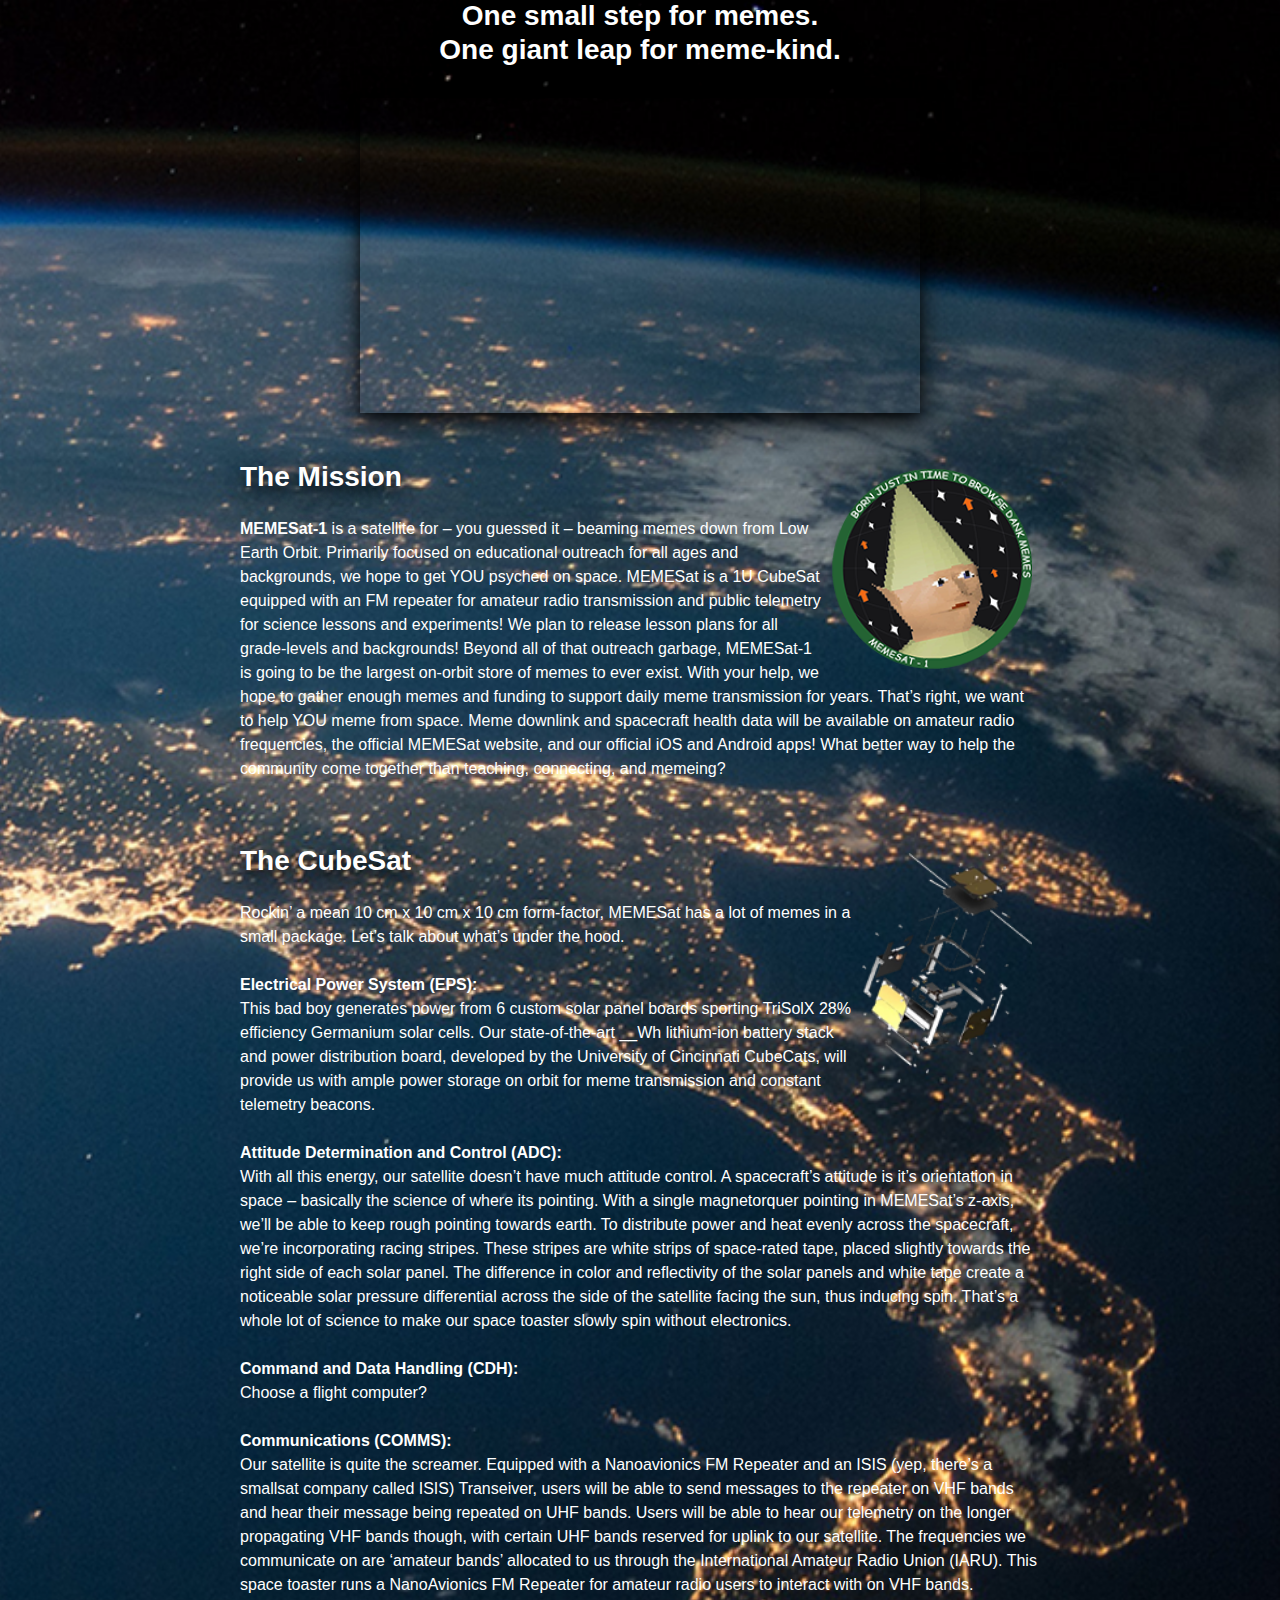
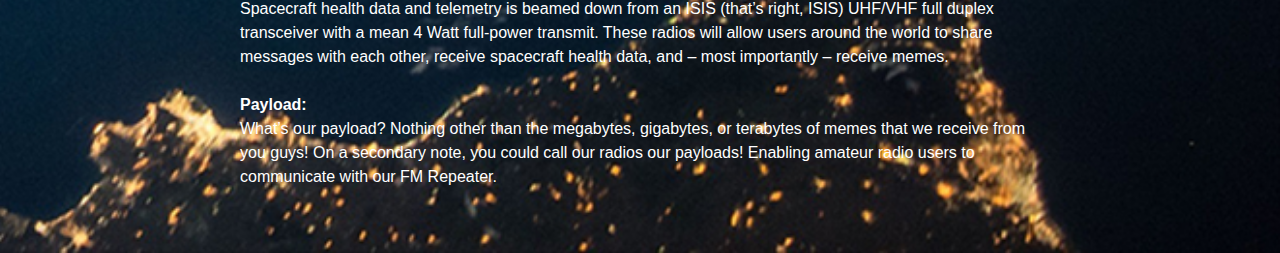
==== index.html @ f44815da "Update index.html" ====
<!doctype html>
<html>

<head>
  <meta charset="utf-8">
  <title>MemeSat-1</title>
  <meta name="viewport" content="width=device-width, initial-scale=1">
  
  <link rel="stylesheet" href="_styles/index.css">
  <link rel="stylesheet" href="_styles/header.css">
  
  <link href="https://fonts.googleapis.com/css?family=Roboto+Condensed:700&display=swap" rel="stylesheet">
  
  <link rel="shortcut icon" href="_assets/favicon.ico" type="image/x-icon">
  <link rel="icon" href="_assets/favicon.ico" type="image/x-icon">

  <script
    src="https://code.jquery.com/jquery-3.4.1.min.js"
    integrity="sha256-CSXorXvZcTkaix6Yvo6HppcZGetbYMGWSFlBw8HfCJo="
    crossorigin="anonymous"></script>
</head>

<body>
  <div class="content">
    <div id="header"></div>

    <h2 class="subtitle text-shadow">One small step for memes.</h2>
    <h2 class="subtitle text-shadow">One giant leap for meme-kind.</h2>
    
    <iframe class="video shadow" width="560" height="315" src="https://www.youtube.com/embed/6e3ZEpW9uu8" frameborder="0" allow="accelerometer; autoplay; encrypted-media; gyroscope; picture-in-picture" allowfullscreen></iframe>
  
    <h2 class="section-title text-shadow">The Mission</h2>
    <div class="section-text">
      <img width="200px" height="200px" class="section-image" src="_assets/logo.png"/>
      <p>
        <b>MEMESat-1</b> is a satellite for – you guessed it – beaming memes down from Low Earth Orbit. 
      Primarily focused on educational outreach for all ages and backgrounds, we hope to get YOU psyched on space. 
      MEMESat is a 1U CubeSat equipped with an FM repeater for amateur radio transmission and public telemetry for 
      science lessons and experiments! We plan to release lesson plans for all grade-levels and backgrounds! 
      Beyond all of that outreach garbage, MEMESat-1 is going to be the largest on-orbit store of memes to ever exist. 
      With your help, we hope to gather enough memes and funding to support daily meme transmission for years. 
      That’s right, we want to help YOU meme from space. Meme downlink and spacecraft health data will be available on
      amateur radio frequencies, the official MEMESat website, and our official iOS and Android apps! What better way 
      to help the community come together than teaching, connecting, and memeing?
        <p>
    </div>

    <h2 class="section-title text-shadow">The CubeSat</h2>
    <div class="section-text">
      <img width="170px" height="230px" class="section-image" src="_assets/cubesat.png"/>
      <p>
      Rockin’ a mean 10 cm x 10 cm x 10 cm form-factor, MEMESat has a lot of memes in a small package. 
      Let’s talk about what’s under the hood.<br />
        <br />
      <b> Electrical Power System (EPS): </b> <br />
      This bad boy generates power from 6 custom solar panel boards sporting TriSolX 28% efficiency Germanium solar
      cells. Our state-of-the-art __Wh lithium-ion battery stack and power distribution board, developed by the 
      University of Cincinnati CubeCats, will provide us with ample power storage on orbit for meme transmission 
      and constant telemetry beacons. <br />
      <br />
      <b> Attitude Determination and Control (ADC): </b> <br />
      With all this energy, our satellite doesn’t have much attitude control. A spacecraft’s attitude is it’s 
      orientation in space – basically the science of where its pointing. With a single magnetorquer pointing
      in MEMESat’s z-axis, we’ll be able to keep rough pointing towards earth. To distribute power and heat evenly 
      across the spacecraft, we’re incorporating racing stripes. These stripes are white strips of space-rated tape, 
      placed slightly towards the right side of each solar panel. The difference in color and reflectivity of the solar
      panels and white tape create a noticeable solar pressure differential across the side of the satellite facing 
      the sun, thus inducing spin. That’s a whole lot of science to make our space toaster slowly spin without
      electronics. <br />
      <br />
      <b> Command and Data Handling (CDH): </b> <br />
      Choose a flight computer?<br />
      <br />
      <b> Communications (COMMS): </b> <br />
      Our satellite is quite the screamer. Equipped with a Nanoavionics FM Repeater and 
      an ISIS (yep, there’s a smallsat company called ISIS) Transeiver, users will be able to send messages to the
      repeater on VHF bands and hear their message being repeated on UHF bands. Users will be able to hear our 
      telemetry on the longer propagating VHF bands though, with certain UHF bands reserved for uplink to our 
      satellite. The frequencies we communicate on are ‘amateur bands’ allocated to us through the International
      Amateur Radio Union (IARU). This space toaster runs a NanoAvionics FM Repeater for amateur radio users to interact
      with on VHF bands. Spacecraft health data and telemetry is beamed down from an ISIS (that’s right, ISIS) UHF/VHF 
      full duplex transceiver with a mean 4 Watt full-power transmit. These radios will allow users around the world to
      share messages with each other, receive spacecraft health data, and – most importantly – receive memes. <br />
      <br />
      <b> Payload: </b> <br />
      What’s our payload? Nothing other than the megabytes, gigabytes, or terabytes of memes that we receive from you 
      guys! On a secondary note, you could call our radios our payloads! Enabling amateur radio users to communicate with
      our FM Repeater.<br />
        <p>
    </div>
  </div>

  <script>
    $(() => $('#header').load('_components/header.html'));
  </script>
</body>

</html>
---- _styles/index.css ----
body {
  font-family: 'Quantico', sans-serif;
  color: white;
  background: black;
  background-image: url("../_assets/background.png");
  background-position: top right;
  background-repeat: none;
  background-size: cover;
  margin: 0;
  padding: 0;
}

.shadow {
  box-shadow: 0 10px 28px rgba(0, 0, 0, 0.8), 0 5px 10px rgba(0, 0, 0, 0.5);
}

.text-shadow {
  text-shadow: 0 10px 28px rgba(0, 0, 0, 0.8), 0 5px 10px rgba(0, 0, 0, 0.5);
}

.content {
  width: 800px;
  padding: 0 24px;
  margin: 0 auto;
}

.subtitle {
  text-align: center;
  font-size: 28px;
  margin: 0 0 2px 0;
  padding: 0;
}

.video {
  margin: 32px auto 48px;
  display: block;
}

.section-title {
  font-size: 28px;
  margin: 0 0 8px 0;
  padding: 0;
}

.section-text {
  margin: 0 0 48px 0;
  font-size: 16px;
  line-height: 150%;
  float: left;
}

.section-image {
  float: right;
  padding: 8px;
  margin-top: -40px;
}
---- _styles/header.css ----
.header {
  margin: 16px 0;
}

.header .logo {
  display: inline-block;
  height: 48px;
  width: 48px;
  margin: 0 24px 0 0;
  vertical-align: middle;
}

.header .title {
  display: inline-block;
  margin: 0;
  vertical-align: middle;
  font-size: 28px;
}
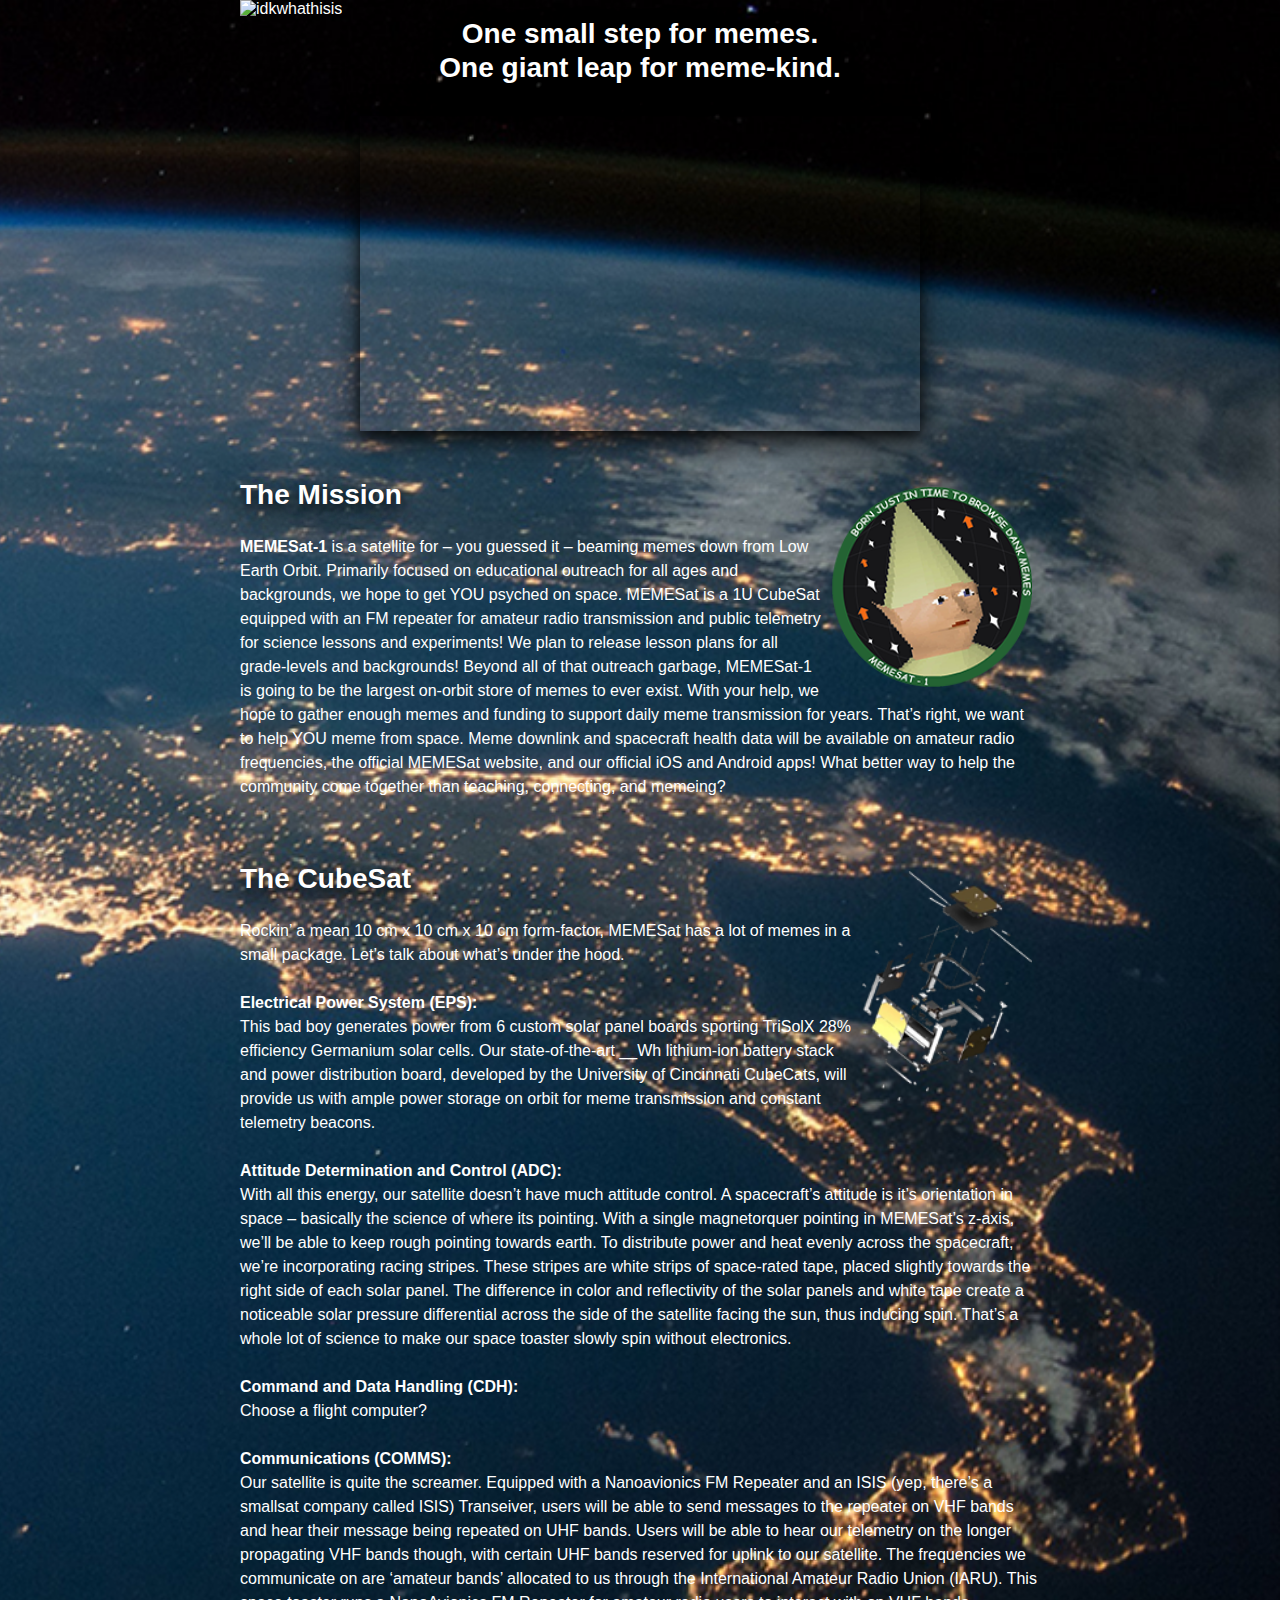
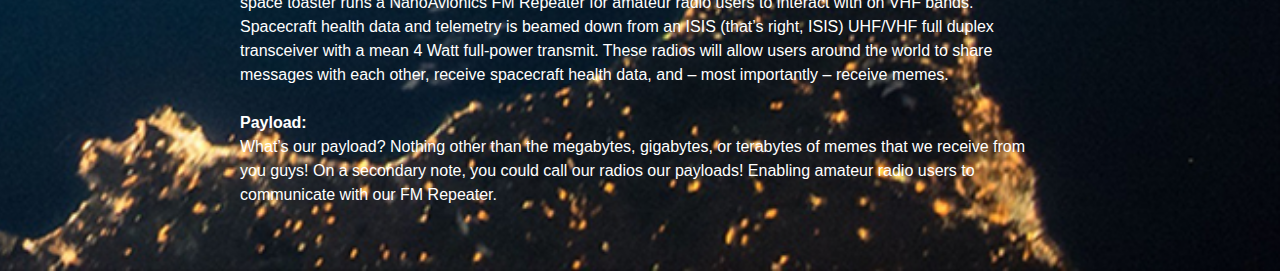
==== commit 35cc6896: "Update index.html" ====
--- a/index.html
+++ b/index.html
@@ -22,6 +22,7 @@
 
 <body>
   <div class="content">
+    <img src="darkener.png" alt="idkwhathisis" style="width:100%;">
     <div id="header"></div>
 
     <h2 class="subtitle text-shadow">One small step for memes.</h2>
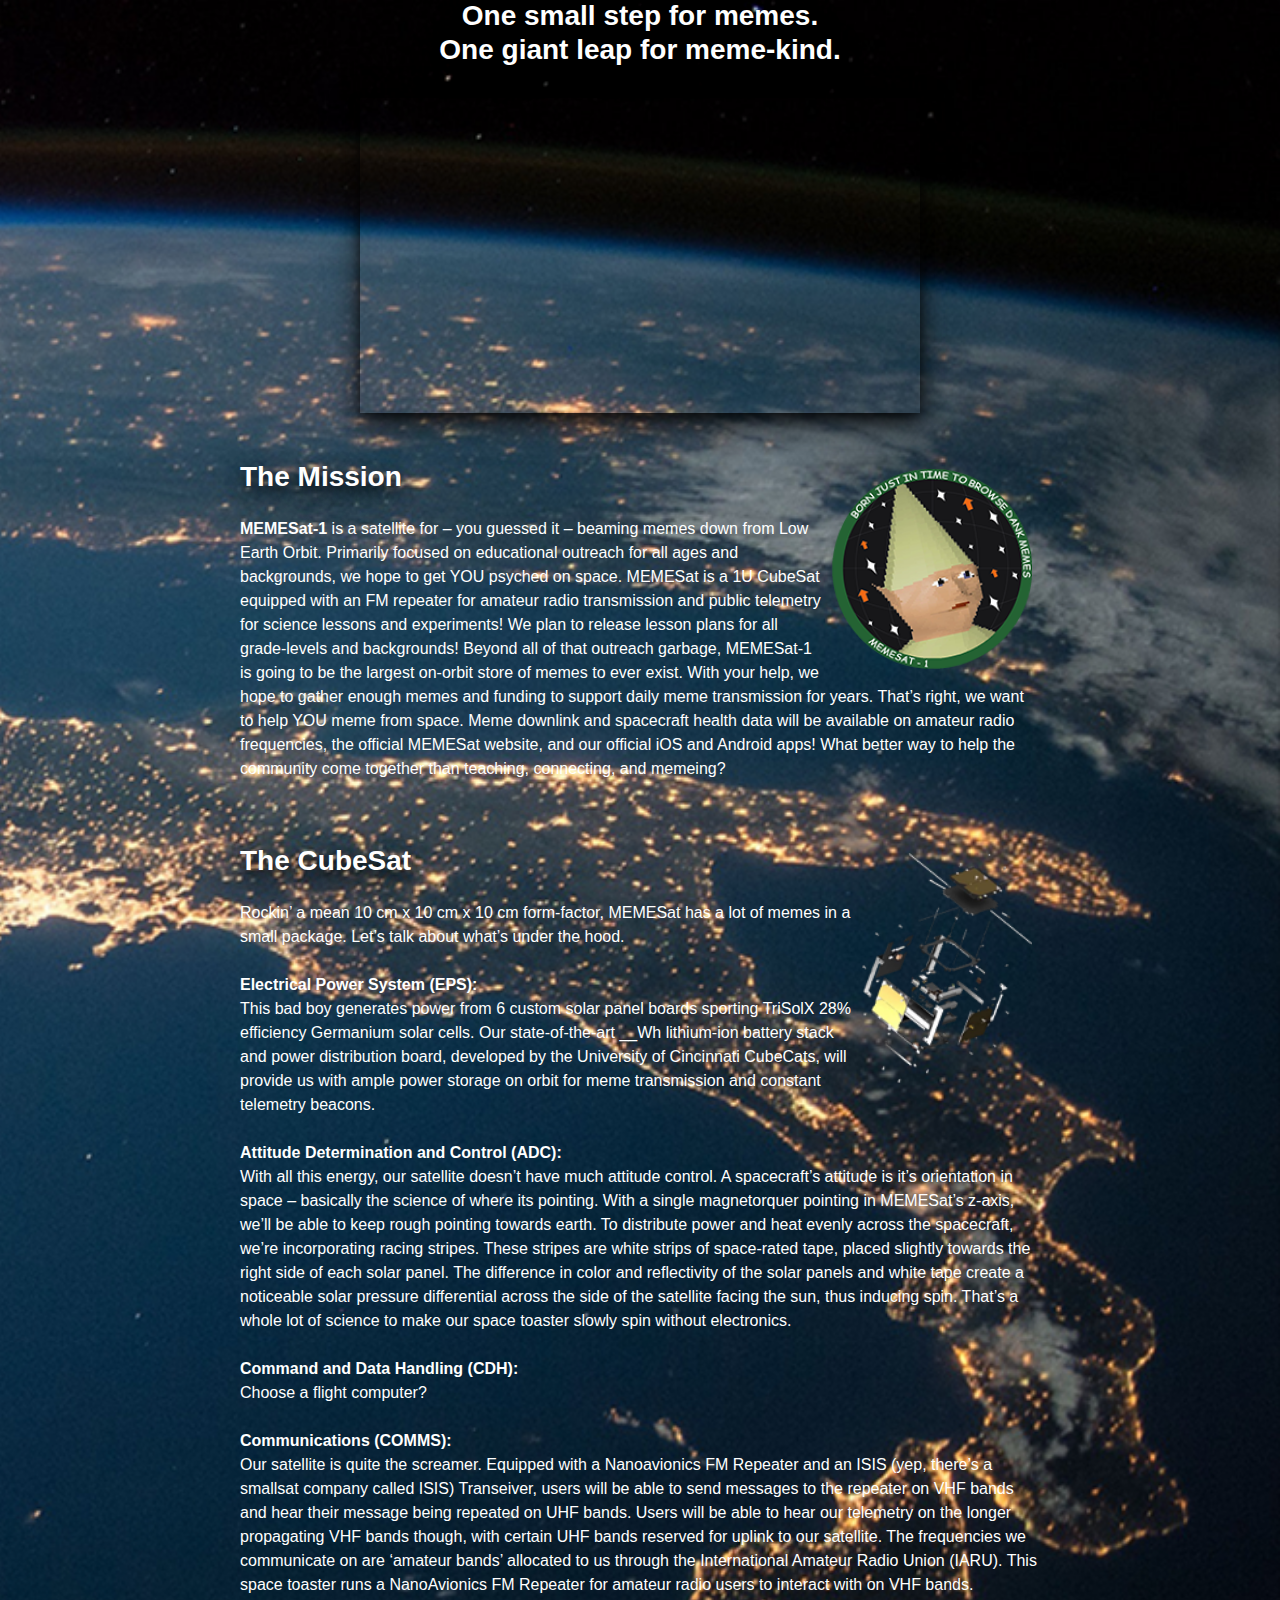
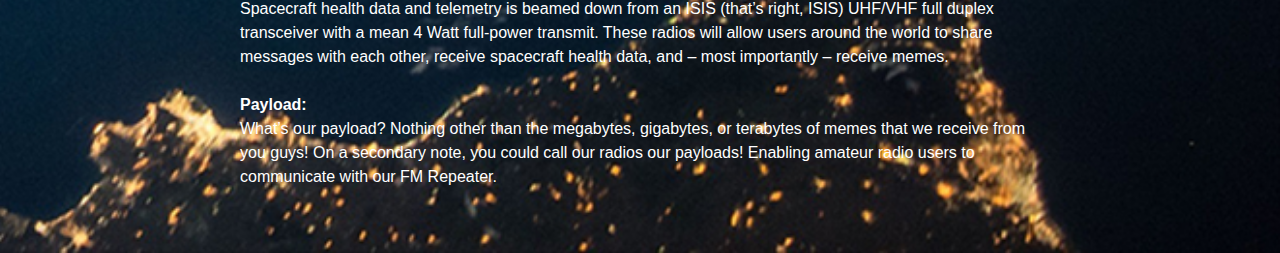
==== commit 3554bdb5: "Update index.html" ====
--- a/index.html
+++ b/index.html
@@ -22,7 +22,6 @@
 
 <body>
   <div class="content">
-    <img src="darkener.png" alt="idkwhathisis" style="width:100%;">
     <div id="header"></div>
 
     <h2 class="subtitle text-shadow">One small step for memes.</h2>
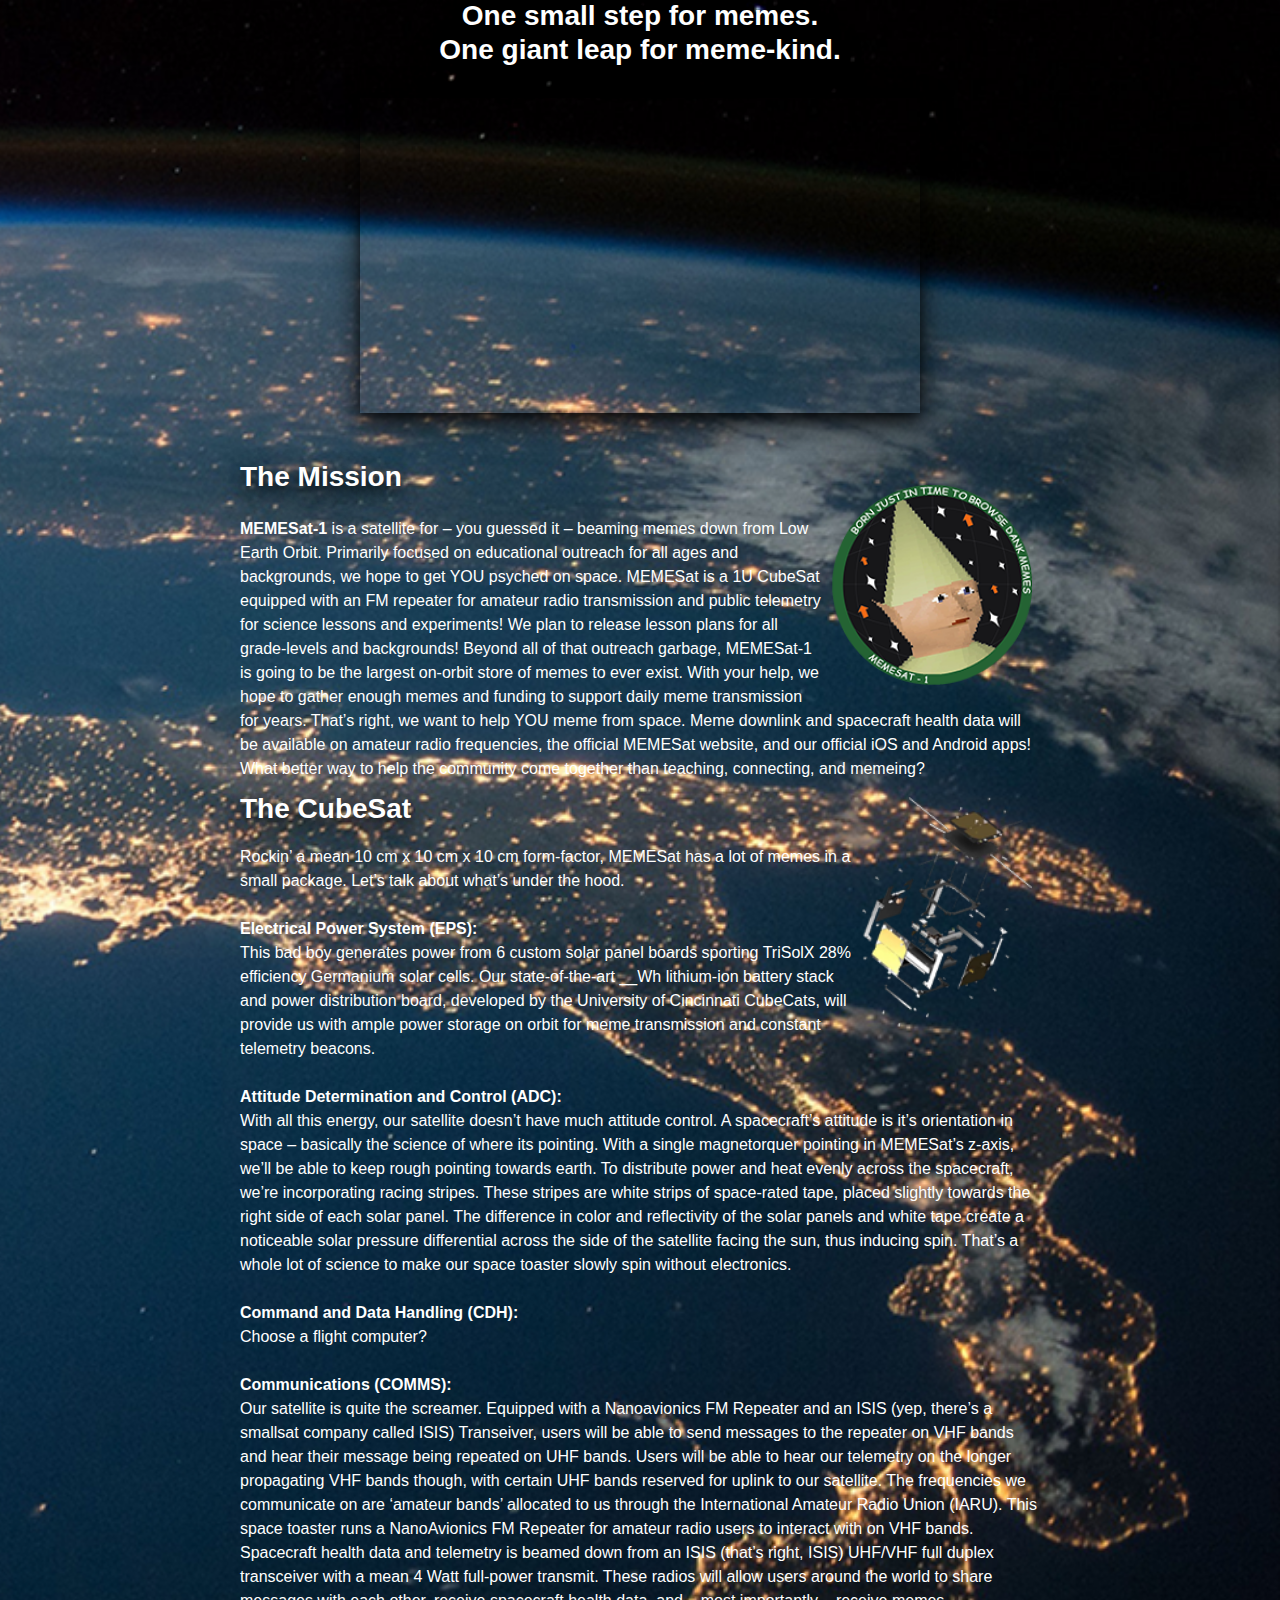
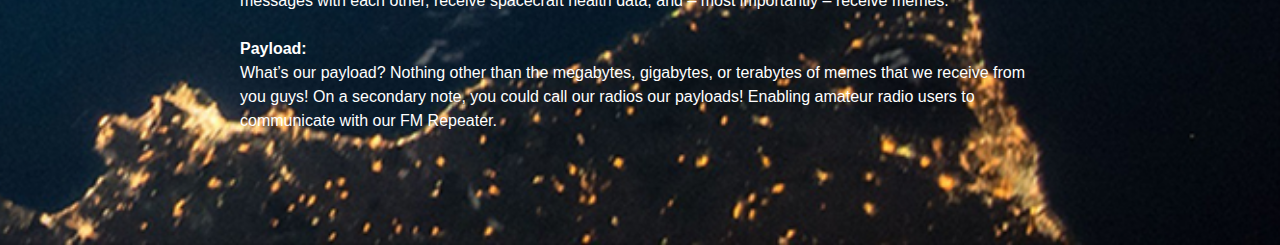
==== commit 20f770fa: "Update index.html" ====
--- a/index.html
+++ b/index.html
@@ -31,6 +31,7 @@
   
     <h2 class="section-title text-shadow">The Mission</h2>
     <div class="section-text">
+      <div class = "transbox">
       <img width="200px" height="200px" class="section-image" src="_assets/logo.png"/>
       <p>
         <b>MEMESat-1</b> is a satellite for – you guessed it – beaming memes down from Low Earth Orbit. 
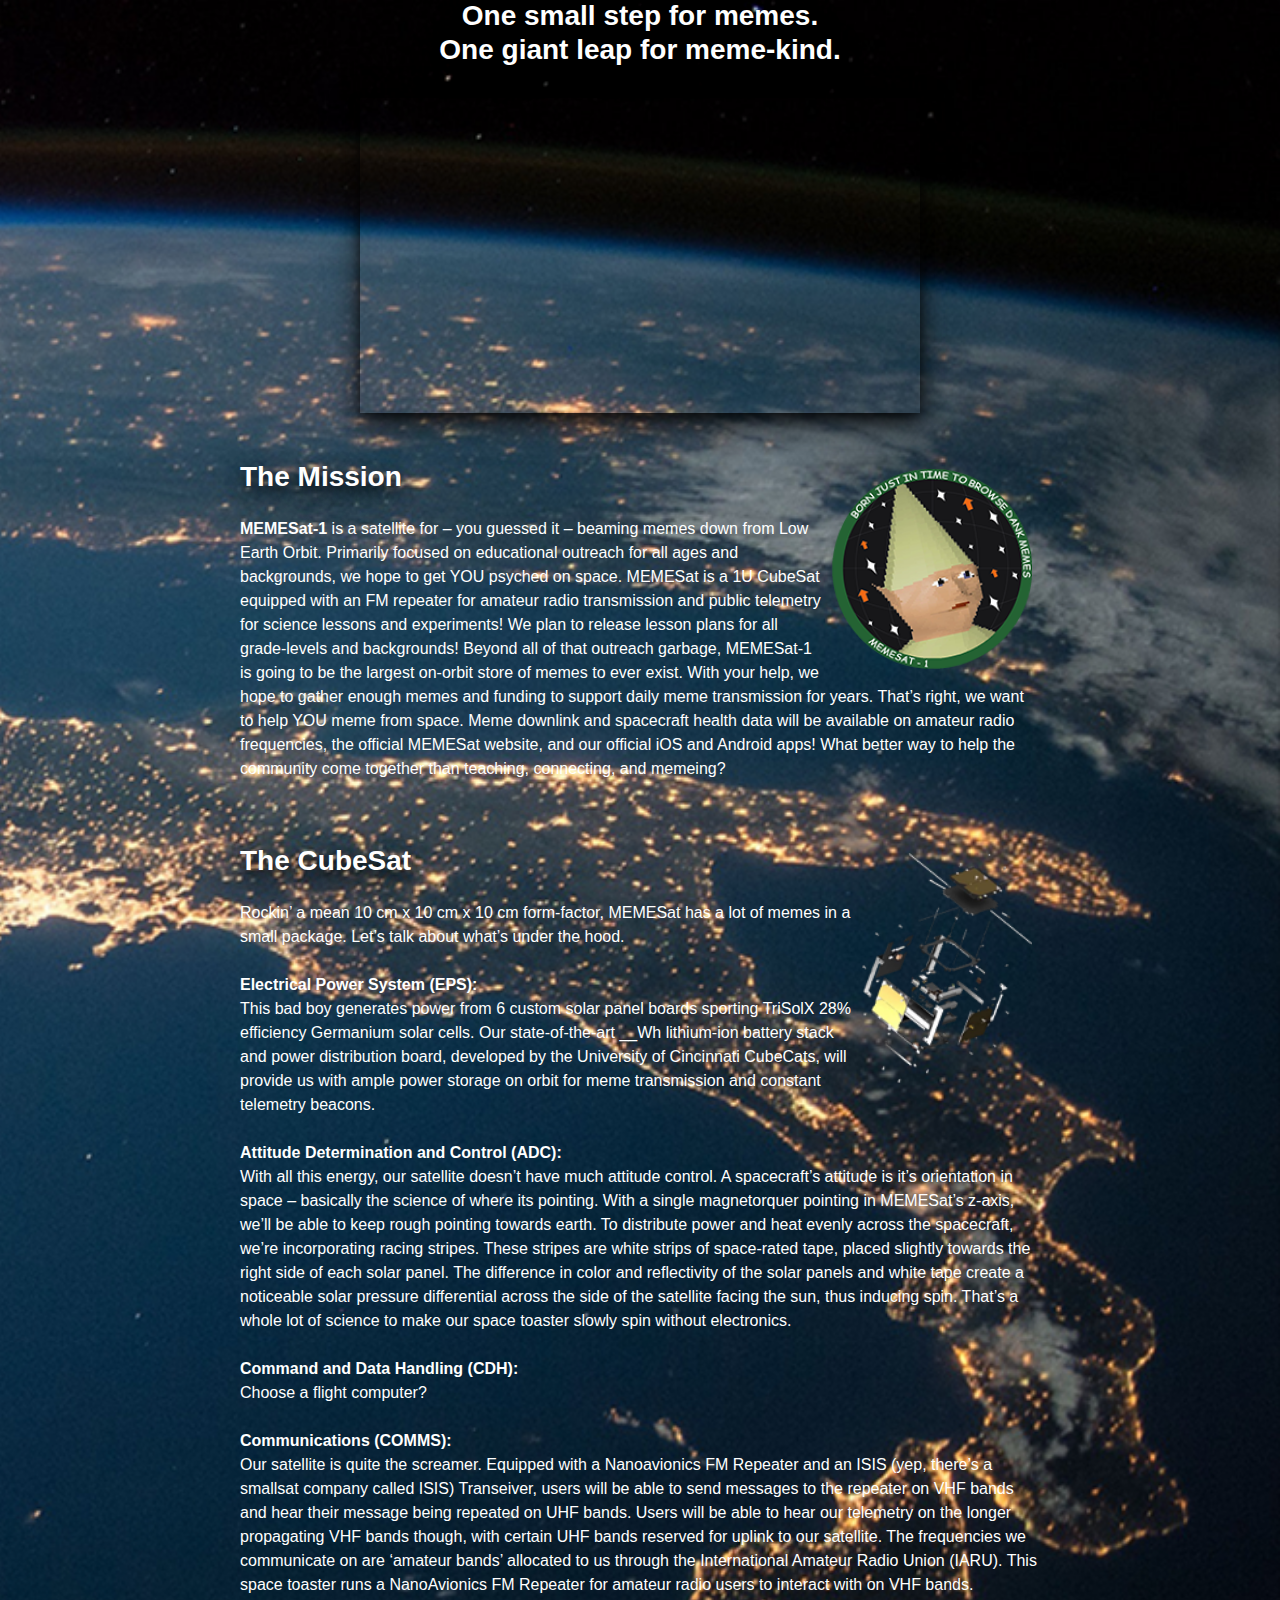
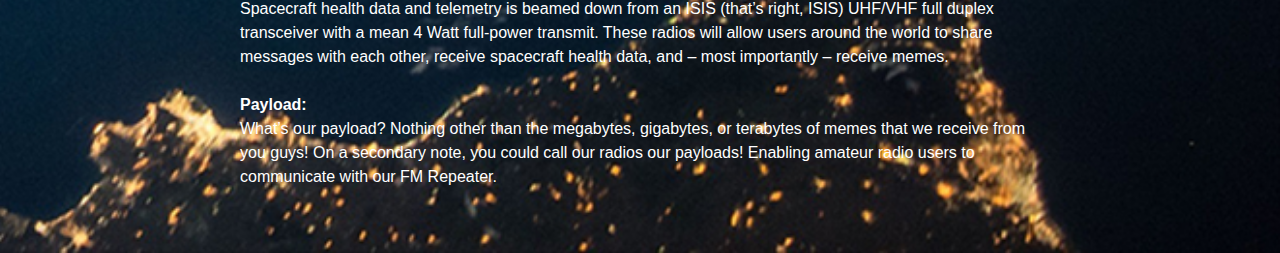
==== commit 6902c797: "Update index.html" ====
--- a/index.html
+++ b/index.html
@@ -22,6 +22,7 @@
 
 <body>
   <div class="content">
+    <div class = "transbox">
     <div id="header"></div>
 
     <h2 class="subtitle text-shadow">One small step for memes.</h2>
@@ -31,7 +32,6 @@
   
     <h2 class="section-title text-shadow">The Mission</h2>
     <div class="section-text">
-      <div class = "transbox">
       <img width="200px" height="200px" class="section-image" src="_assets/logo.png"/>
       <p>
         <b>MEMESat-1</b> is a satellite for – you guessed it – beaming memes down from Low Earth Orbit. 
@@ -87,8 +87,9 @@
       What’s our payload? Nothing other than the megabytes, gigabytes, or terabytes of memes that we receive from you 
       guys! On a secondary note, you could call our radios our payloads! Enabling amateur radio users to communicate with
       our FM Repeater.<br />
-        <p>
+      <p>
     </div>
+  </div>
   </div>
 
   <script>
